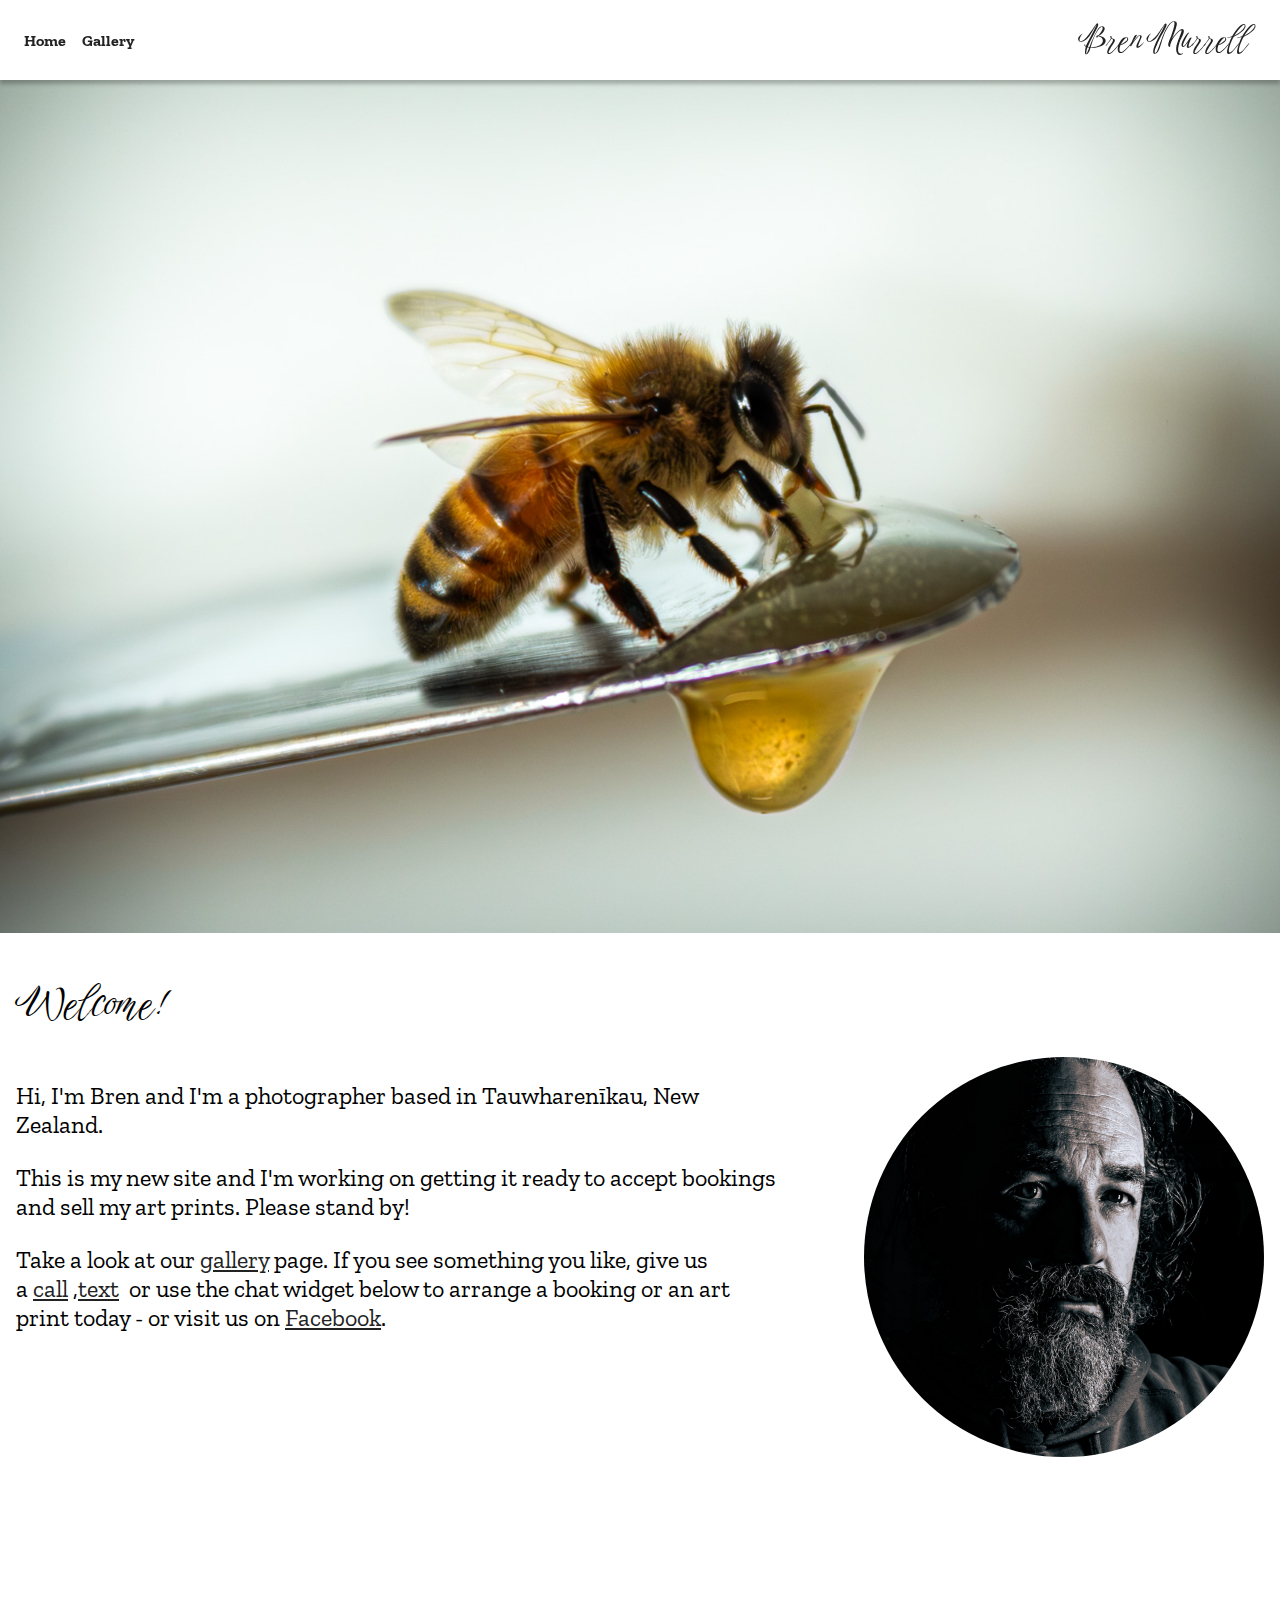
==== index.html @ 90d70272 "Updates" ====
<!DOCTYPE html><html><head><meta charSet="utf-8"/><meta http-equiv="x-ua-compatible" content="ie=edge"/><meta name="viewport" content="width=device-width, initial-scale=1, shrink-to-fit=no"/><meta name="generator" content="Gatsby 5.11.0"/><meta name="description" content="Home of Wairarapa Photographer Bren Murrell" data-gatsby-head="true"/><meta name="image" content="https://brenmurrell.comsrc/images/gallery/art/art-4.jpg" data-gatsby-head="true"/><meta name="twitter:card" content="summary_large_image" data-gatsby-head="true"/><meta name="twitter:title" content="Bren Murrell Photography | Portraiture specialists" data-gatsby-head="true"/><meta name="twitter:url" content="https://brenmurrell.com" data-gatsby-head="true"/><meta name="twitter:description" content="Home of Wairarapa Photographer Bren Murrell" data-gatsby-head="true"/><meta name="twitter:image" content="https://brenmurrell.comsrc/images/gallery/art/art-4.jpg" data-gatsby-head="true"/><meta name="twitter:creator" content="@brenmurrell" data-gatsby-head="true"/><style data-href="/styles.eecdb30eef2d6db2404c.css" data-identity="gatsby-global-css">body{margin:0;padding:0}header{background-color:#fff;box-shadow:0 4px 4px 0 rgba(0,0,0,.25);color:#222;flex-direction:row;justify-content:space-between;position:fixed;top:0;width:100%;z-index:1}header,nav{display:flex}nav{align-items:center;color:#fff;gap:16px;padding:16px 24px}.nav--link{color:#222;display:block;font-weight:800;text-decoration:none}.logo{color:#222;font-family:Birthstone Bounce;font-size:16px;font-weight:400;line-height:80px;margin:0;padding:0 32px 0 0}@media screen and (min-width:400px){.logo{font-size:32px}}body{font-family:Zilla Slab,serif;position:relative}h1,h2,h3,h4{font-family:Birthstone Bounce;font-weight:400}h1{font-size:40px}h2{font-size:32px}p{font-size:18px}@media screen and (min-width:1000px){p{font-size:24px}}main{margin:0 auto;max-width:1440px;padding:16px 16px 400px}a{color:#222}.spacer{display:block;height:80px}.simple-grid,.spacer{width:100%}@media screen and (min-width:1000px){.simple-grid{display:flex;gap:80px}.simple-grid__400{max-width:400px}}.simple-grid__fill{flex:1 1;padding-bottom:64px}.rounded{aspect-ratio:1/1;border-radius:50%;display:block;margin:0 auto;max-width:400px;object-fit:cover;width:100%}.gallery{align-content:flex-start;align-items:flex-start;display:flex;flex-shrink:0;flex-wrap:wrap;gap:16px;justify-content:space-between;margin-bottom:64px;row-gap:16px;width:100%}.gallery__thumb{aspect-ratio:1/1;cursor:pointer;object-fit:cover;width:calc(33% - 8px)}@media screen and (max-width:1024px){.gallery__thumb{width:calc(50% - 8px)}}@media screen and (max-width:360px){.gallery__thumb{width:100%}}.banner{background-color:#000;height:calc(100vh - 100px);overflow:hidden;position:relative;width:100%}@media screen and (max-width:1440px){.banner{aspect-ratio:3/2;height:auto}}.banner__image{bottom:0;height:100%;left:0;object-fit:cover;opacity:0;position:absolute;right:0;top:0;transition-duration:.8s;transition-property:opacity;width:100%}.banner__image--current{opacity:1}</style><style>.gatsby-image-wrapper{position:relative;overflow:hidden}.gatsby-image-wrapper picture.object-fit-polyfill{position:static!important}.gatsby-image-wrapper img{bottom:0;height:100%;left:0;margin:0;max-width:none;padding:0;position:absolute;right:0;top:0;width:100%;object-fit:cover}.gatsby-image-wrapper [data-main-image]{opacity:0;transform:translateZ(0);transition:opacity .25s linear;will-change:opacity}.gatsby-image-wrapper-constrained{display:inline-block;vertical-align:top}</style><noscript><style>.gatsby-image-wrapper noscript [data-main-image]{opacity:1!important}.gatsby-image-wrapper [data-placeholder-image]{opacity:0!important}</style></noscript><script type="module">const e="undefined"!=typeof HTMLImageElement&&"loading"in HTMLImageElement.prototype;e&&document.body.addEventListener("load",(function(e){const t=e.target;if(void 0===t.dataset.mainImage)return;if(void 0===t.dataset.gatsbyImageSsr)return;let a=null,n=t;for(;null===a&&n;)void 0!==n.parentNode.dataset.gatsbyImageWrapper&&(a=n.parentNode),n=n.parentNode;const o=a.querySelector("[data-placeholder-image]"),r=new Image;r.src=t.currentSrc,r.decode().catch((()=>{})).then((()=>{t.style.opacity=1,o&&(o.style.opacity=0,o.style.transition="opacity 500ms linear")}))}),!0);</script><link rel="sitemap" type="application/xml" href="/sitemap-index.xml"/><link rel="icon" href="/favicon-32x32.png?v=464905c06573f33cb19028b2d813c386" type="image/png"/><link rel="manifest" href="/manifest.webmanifest" crossorigin="anonymous"/><link rel="apple-touch-icon" sizes="48x48" href="/icons/icon-48x48.png?v=464905c06573f33cb19028b2d813c386"/><link rel="apple-touch-icon" sizes="72x72" href="/icons/icon-72x72.png?v=464905c06573f33cb19028b2d813c386"/><link rel="apple-touch-icon" sizes="96x96" href="/icons/icon-96x96.png?v=464905c06573f33cb19028b2d813c386"/><link rel="apple-touch-icon" sizes="144x144" href="/icons/icon-144x144.png?v=464905c06573f33cb19028b2d813c386"/><link rel="apple-touch-icon" sizes="192x192" href="/icons/icon-192x192.png?v=464905c06573f33cb19028b2d813c386"/><link rel="apple-touch-icon" sizes="256x256" href="/icons/icon-256x256.png?v=464905c06573f33cb19028b2d813c386"/><link rel="apple-touch-icon" sizes="384x384" href="/icons/icon-384x384.png?v=464905c06573f33cb19028b2d813c386"/><link rel="apple-touch-icon" sizes="512x512" href="/icons/icon-512x512.png?v=464905c06573f33cb19028b2d813c386"/><link href="https://fonts.googleapis.com/css?family=Birthstone+Bounce|Zilla+Slab|Zilla+Slab+Highlight&amp;display=swap" rel="stylesheet"/><link rel="preconnect" href="https://www.googletagmanager.com"/><link rel="dns-prefetch" href="https://www.googletagmanager.com"/><title data-gatsby-head="true">Bren Murrell Photography | Portraiture specialists</title><link rel="icon" href="data:image/svg+xml,&lt;svg xmlns=&#x27;http://www.w3.org/2000/svg&#x27; viewBox=&#x27;0 0 100 100&#x27;&gt;&lt;text y=&#x27;0.9em&#x27; font-size=&#x27;90&#x27;&gt;👤&lt;/text&gt;&lt;/svg&gt;" data-gatsby-head="true"/></head><body><div id="___gatsby"><div style="outline:none" tabindex="-1" id="gatsby-focus-wrapper"><header><nav><a aria-current="page" class="nav--link" href="/">Home</a><a class="nav--link" href="/gallery/">Gallery</a></nav><div class="logo">Bren Murrell</div></header><div class="spacer"></div><div class="banner"><img src="/static/banner-1-ea5c4434d646ceedadbe23af39e29f2c.jpg" class="banner__image banner__image--current"/><img src="/static/banner-2-3f82b035d77f54a12fdc3e7ea9858150.jpg" class="banner__image"/><img src="/static/banner-3-f68c1f9fe0606222c8773db4a3864952.jpg" class="banner__image"/><img src="/static/banner-4-fe252e39f74b3d5c66e0e22b17ecd77c.jpg" class="banner__image"/></div><main><h1>Welcome!</h1><div class="simple-grid"><div class="simple-grid__fill"><p>Hi, I&#x27;m Bren and I&#x27;m a photographer based in Tauwharenīkau, New Zealand.</p><p>This is my new site and I&#x27;m working on getting it ready to accept bookings and sell my art prints. Please stand by!</p><p>Take a look at our <a href="/gallery/">gallery</a> page. If you see something you like, give us a <a href="tel:+64274670548">call</a> ,<a href="sms:+64274670548?body=I&#x27;m interested in one of your art prints">text</a>  or use the chat widget below to arrange a booking or an art print today - or visit us on <a href="https://facebook.com/brenmurrellphotography">Facebook</a>.</p></div><div class="simple-grid__400"><img src="/static/headshot-926194c4dcd0ede416db4c5662879a8e.jpg" class="rounded" alt="Bren Murrell - low key headshot image of photographer"/></div></div></main><div id="fb-root"></div><div id="fb-customer-chat" class="fb-customerchat"></div></div><div id="gatsby-announcer" style="position:absolute;top:0;width:1px;height:1px;padding:0;overflow:hidden;clip:rect(0, 0, 0, 0);white-space:nowrap;border:0" aria-live="assertive" aria-atomic="true"></div></div><script async="" src="https://www.googletagmanager.com/gtag/js?id=G-254J3RH2P0"></script><script>
      
      function gaOptout(){document.cookie=disableStr+'=true; expires=Thu, 31 Dec 2099 23:59:59 UTC;path=/',window[disableStr]=!0}var gaProperty='G-254J3RH2P0',disableStr='ga-disable-'+gaProperty;document.cookie.indexOf(disableStr+'=true')>-1&&(window[disableStr]=!0);
      if(true) {
        window.dataLayer = window.dataLayer || [];
        function gtag(){dataLayer.push(arguments);}
        gtag('js', new Date());

        gtag('config', 'G-254J3RH2P0', {"anonymize_ip":true,"cookie_expires":0,"send_page_view":false});
      }
      </script><script id="gatsby-script-loader">/*<![CDATA[*/window.pagePath="/";/*]]>*/</script><!-- slice-start id="_gatsby-scripts-1" -->
          <script
            id="gatsby-chunk-mapping"
          >
            window.___chunkMapping="{\"app\":[\"/app-83d5ff7276c4ba456ab0.js\"],\"component---src-pages-404-tsx\":[\"/component---src-pages-404-tsx-9502e893bbcbb0400c9b.js\"],\"component---src-pages-contact-tsx\":[\"/component---src-pages-contact-tsx-3d4ace38fa4784873553.js\"],\"component---src-pages-gallery-tsx\":[\"/component---src-pages-gallery-tsx-056a99c75e590ade519c.js\"],\"component---src-pages-index-tsx\":[\"/component---src-pages-index-tsx-1abd5316f0d3cf3bef2c.js\"]}";
          </script>
        <script>window.___webpackCompilationHash="718cd599028936104e5d";</script><script src="/webpack-runtime-509fab6a2356bda79d51.js" async></script><script src="/framework-fcf8defd6a17dfeff5d8.js" async></script><script src="/app-83d5ff7276c4ba456ab0.js" async></script><!-- slice-end id="_gatsby-scripts-1" --></body></html>
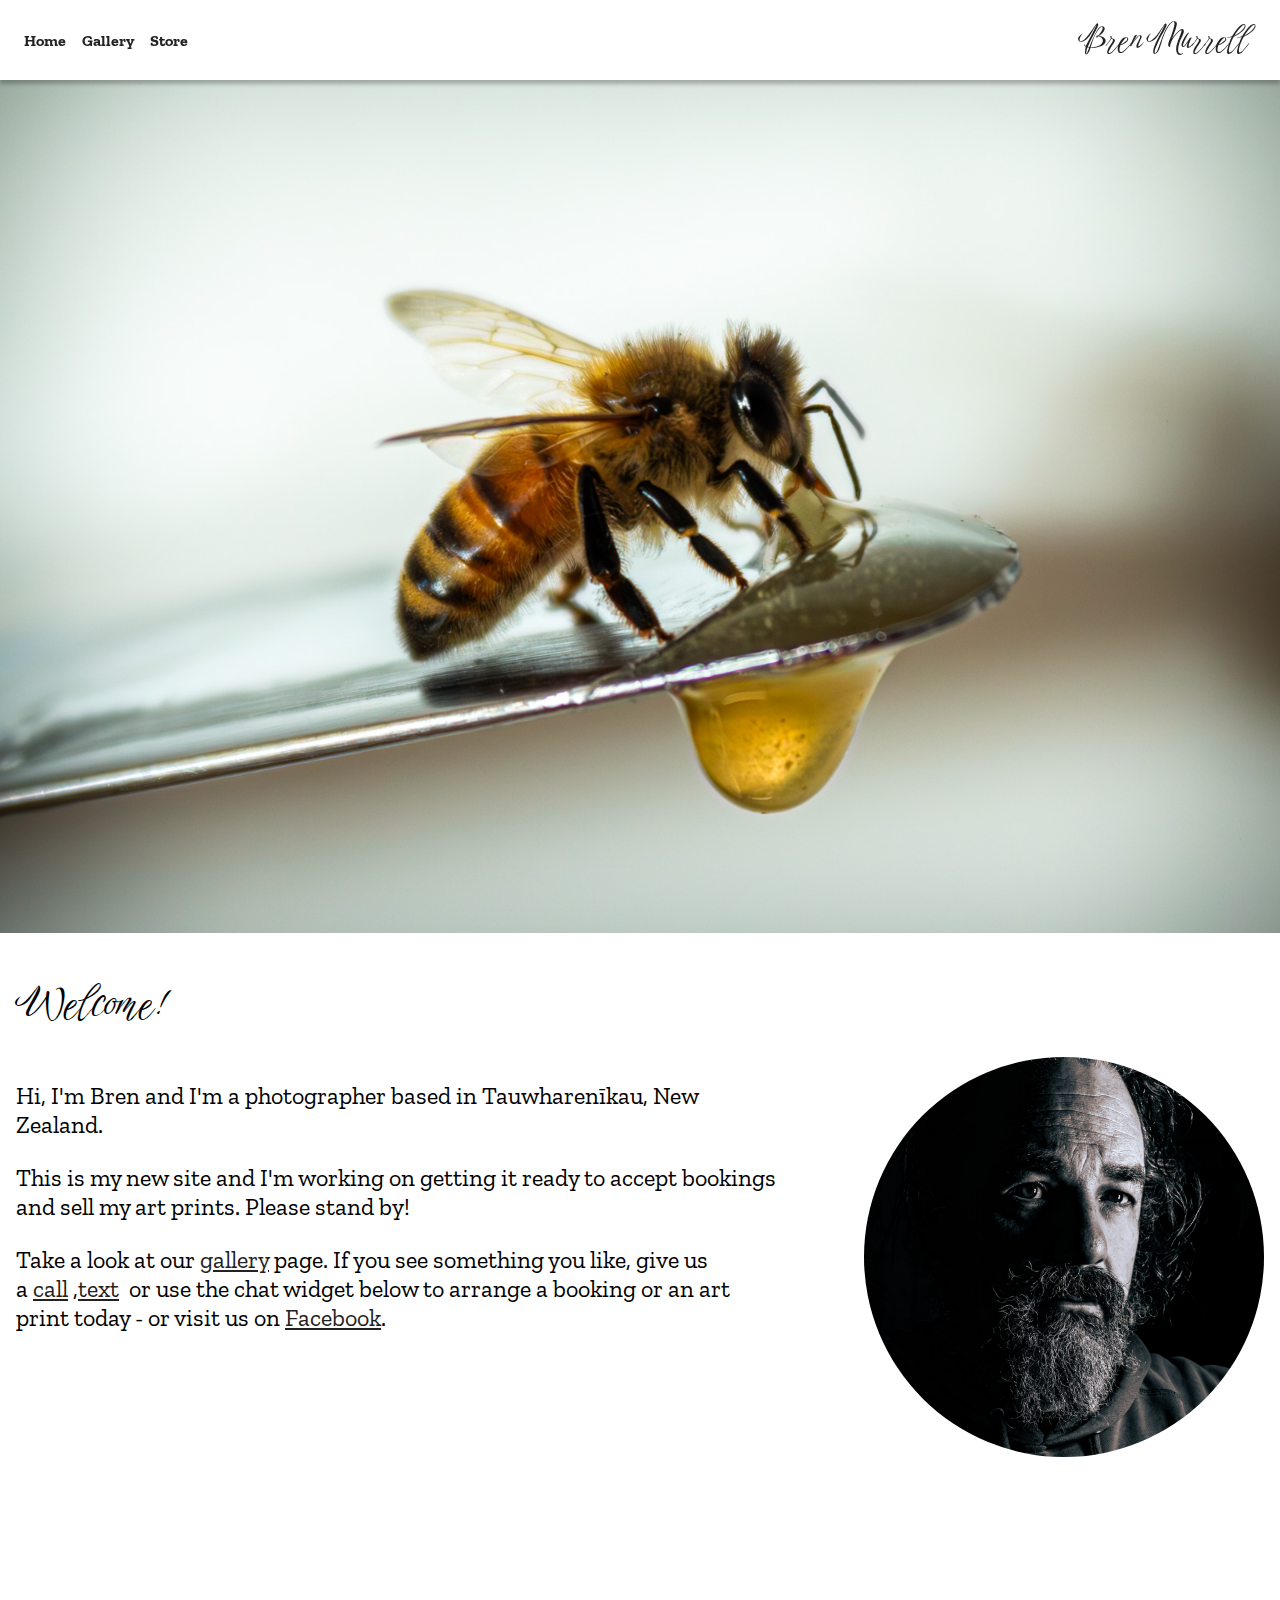
==== commit aaa222ab: "Updates" ====
--- a/index.html
+++ b/index.html
@@ -1,5 +1,45 @@
-<!DOCTYPE html><html><head><meta charSet="utf-8"/><meta http-equiv="x-ua-compatible" content="ie=edge"/><meta name="viewport" content="width=device-width, initial-scale=1, shrink-to-fit=no"/><meta name="generator" content="Gatsby 5.11.0"/><meta name="description" content="Home of Wairarapa Photographer Bren Murrell" data-gatsby-head="true"/><meta name="image" content="https://brenmurrell.comsrc/images/gallery/art/art-4.jpg" data-gatsby-head="true"/><meta name="twitter:card" content="summary_large_image" data-gatsby-head="true"/><meta name="twitter:title" content="Bren Murrell Photography | Portraiture specialists" data-gatsby-head="true"/><meta name="twitter:url" content="https://brenmurrell.com" data-gatsby-head="true"/><meta name="twitter:description" content="Home of Wairarapa Photographer Bren Murrell" data-gatsby-head="true"/><meta name="twitter:image" content="https://brenmurrell.comsrc/images/gallery/art/art-4.jpg" data-gatsby-head="true"/><meta name="twitter:creator" content="@brenmurrell" data-gatsby-head="true"/><style data-href="/styles.eecdb30eef2d6db2404c.css" data-identity="gatsby-global-css">body{margin:0;padding:0}header{background-color:#fff;box-shadow:0 4px 4px 0 rgba(0,0,0,.25);color:#222;flex-direction:row;justify-content:space-between;position:fixed;top:0;width:100%;z-index:1}header,nav{display:flex}nav{align-items:center;color:#fff;gap:16px;padding:16px 24px}.nav--link{color:#222;display:block;font-weight:800;text-decoration:none}.logo{color:#222;font-family:Birthstone Bounce;font-size:16px;font-weight:400;line-height:80px;margin:0;padding:0 32px 0 0}@media screen and (min-width:400px){.logo{font-size:32px}}body{font-family:Zilla Slab,serif;position:relative}h1,h2,h3,h4{font-family:Birthstone Bounce;font-weight:400}h1{font-size:40px}h2{font-size:32px}p{font-size:18px}@media screen and (min-width:1000px){p{font-size:24px}}main{margin:0 auto;max-width:1440px;padding:16px 16px 400px}a{color:#222}.spacer{display:block;height:80px}.simple-grid,.spacer{width:100%}@media screen and (min-width:1000px){.simple-grid{display:flex;gap:80px}.simple-grid__400{max-width:400px}}.simple-grid__fill{flex:1 1;padding-bottom:64px}.rounded{aspect-ratio:1/1;border-radius:50%;display:block;margin:0 auto;max-width:400px;object-fit:cover;width:100%}.gallery{align-content:flex-start;align-items:flex-start;display:flex;flex-shrink:0;flex-wrap:wrap;gap:16px;justify-content:space-between;margin-bottom:64px;row-gap:16px;width:100%}.gallery__thumb{aspect-ratio:1/1;cursor:pointer;object-fit:cover;width:calc(33% - 8px)}@media screen and (max-width:1024px){.gallery__thumb{width:calc(50% - 8px)}}@media screen and (max-width:360px){.gallery__thumb{width:100%}}.banner{background-color:#000;height:calc(100vh - 100px);overflow:hidden;position:relative;width:100%}@media screen and (max-width:1440px){.banner{aspect-ratio:3/2;height:auto}}.banner__image{bottom:0;height:100%;left:0;object-fit:cover;opacity:0;position:absolute;right:0;top:0;transition-duration:.8s;transition-property:opacity;width:100%}.banner__image--current{opacity:1}</style><style>.gatsby-image-wrapper{position:relative;overflow:hidden}.gatsby-image-wrapper picture.object-fit-polyfill{position:static!important}.gatsby-image-wrapper img{bottom:0;height:100%;left:0;margin:0;max-width:none;padding:0;position:absolute;right:0;top:0;width:100%;object-fit:cover}.gatsby-image-wrapper [data-main-image]{opacity:0;transform:translateZ(0);transition:opacity .25s linear;will-change:opacity}.gatsby-image-wrapper-constrained{display:inline-block;vertical-align:top}</style><noscript><style>.gatsby-image-wrapper noscript [data-main-image]{opacity:1!important}.gatsby-image-wrapper [data-placeholder-image]{opacity:0!important}</style></noscript><script type="module">const e="undefined"!=typeof HTMLImageElement&&"loading"in HTMLImageElement.prototype;e&&document.body.addEventListener("load",(function(e){const t=e.target;if(void 0===t.dataset.mainImage)return;if(void 0===t.dataset.gatsbyImageSsr)return;let a=null,n=t;for(;null===a&&n;)void 0!==n.parentNode.dataset.gatsbyImageWrapper&&(a=n.parentNode),n=n.parentNode;const o=a.querySelector("[data-placeholder-image]"),r=new Image;r.src=t.currentSrc,r.decode().catch((()=>{})).then((()=>{t.style.opacity=1,o&&(o.style.opacity=0,o.style.transition="opacity 500ms linear")}))}),!0);</script><link rel="sitemap" type="application/xml" href="/sitemap-index.xml"/><link rel="icon" href="/favicon-32x32.png?v=464905c06573f33cb19028b2d813c386" type="image/png"/><link rel="manifest" href="/manifest.webmanifest" crossorigin="anonymous"/><link rel="apple-touch-icon" sizes="48x48" href="/icons/icon-48x48.png?v=464905c06573f33cb19028b2d813c386"/><link rel="apple-touch-icon" sizes="72x72" href="/icons/icon-72x72.png?v=464905c06573f33cb19028b2d813c386"/><link rel="apple-touch-icon" sizes="96x96" href="/icons/icon-96x96.png?v=464905c06573f33cb19028b2d813c386"/><link rel="apple-touch-icon" sizes="144x144" href="/icons/icon-144x144.png?v=464905c06573f33cb19028b2d813c386"/><link rel="apple-touch-icon" sizes="192x192" href="/icons/icon-192x192.png?v=464905c06573f33cb19028b2d813c386"/><link rel="apple-touch-icon" sizes="256x256" href="/icons/icon-256x256.png?v=464905c06573f33cb19028b2d813c386"/><link rel="apple-touch-icon" sizes="384x384" href="/icons/icon-384x384.png?v=464905c06573f33cb19028b2d813c386"/><link rel="apple-touch-icon" sizes="512x512" href="/icons/icon-512x512.png?v=464905c06573f33cb19028b2d813c386"/><link href="https://fonts.googleapis.com/css?family=Birthstone+Bounce|Zilla+Slab|Zilla+Slab+Highlight&amp;display=swap" rel="stylesheet"/><link rel="preconnect" href="https://www.googletagmanager.com"/><link rel="dns-prefetch" href="https://www.googletagmanager.com"/><title data-gatsby-head="true">Bren Murrell Photography | Portraiture specialists</title><link rel="icon" href="data:image/svg+xml,&lt;svg xmlns=&#x27;http://www.w3.org/2000/svg&#x27; viewBox=&#x27;0 0 100 100&#x27;&gt;&lt;text y=&#x27;0.9em&#x27; font-size=&#x27;90&#x27;&gt;👤&lt;/text&gt;&lt;/svg&gt;" data-gatsby-head="true"/></head><body><div id="___gatsby"><div style="outline:none" tabindex="-1" id="gatsby-focus-wrapper"><header><nav><a aria-current="page" class="nav--link" href="/">Home</a><a class="nav--link" href="/gallery/">Gallery</a></nav><div class="logo">Bren Murrell</div></header><div class="spacer"></div><div class="banner"><img src="/static/banner-1-ea5c4434d646ceedadbe23af39e29f2c.jpg" class="banner__image banner__image--current"/><img src="/static/banner-2-3f82b035d77f54a12fdc3e7ea9858150.jpg" class="banner__image"/><img src="/static/banner-3-f68c1f9fe0606222c8773db4a3864952.jpg" class="banner__image"/><img src="/static/banner-4-fe252e39f74b3d5c66e0e22b17ecd77c.jpg" class="banner__image"/></div><main><h1>Welcome!</h1><div class="simple-grid"><div class="simple-grid__fill"><p>Hi, I&#x27;m Bren and I&#x27;m a photographer based in Tauwharenīkau, New Zealand.</p><p>This is my new site and I&#x27;m working on getting it ready to accept bookings and sell my art prints. Please stand by!</p><p>Take a look at our <a href="/gallery/">gallery</a> page. If you see something you like, give us a <a href="tel:+64274670548">call</a> ,<a href="sms:+64274670548?body=I&#x27;m interested in one of your art prints">text</a>  or use the chat widget below to arrange a booking or an art print today - or visit us on <a href="https://facebook.com/brenmurrellphotography">Facebook</a>.</p></div><div class="simple-grid__400"><img src="/static/headshot-926194c4dcd0ede416db4c5662879a8e.jpg" class="rounded" alt="Bren Murrell - low key headshot image of photographer"/></div></div></main><div id="fb-root"></div><div id="fb-customer-chat" class="fb-customerchat"></div></div><div id="gatsby-announcer" style="position:absolute;top:0;width:1px;height:1px;padding:0;overflow:hidden;clip:rect(0, 0, 0, 0);white-space:nowrap;border:0" aria-live="assertive" aria-atomic="true"></div></div><script async="" src="https://www.googletagmanager.com/gtag/js?id=G-254J3RH2P0"></script><script>
-      
+<!DOCTYPE html><html><head><meta charSet="utf-8"/><meta http-equiv="x-ua-compatible" content="ie=edge"/><meta name="viewport" content="width=device-width, initial-scale=1, shrink-to-fit=no"/><meta name="generator" content="Gatsby 5.11.0"/><meta name="description" content="Home of Wairarapa Photographer Bren Murrell" data-gatsby-head="true"/><meta name="image" content="https://brenmurrell.comsrc/images/gallery/art/art-4.jpg" data-gatsby-head="true"/><meta name="twitter:card" content="summary_large_image" data-gatsby-head="true"/><meta name="twitter:title" content="Bren Murrell Photography | Portraiture specialists" data-gatsby-head="true"/><meta name="twitter:url" content="https://brenmurrell.com" data-gatsby-head="true"/><meta name="twitter:description" content="Home of Wairarapa Photographer Bren Murrell" data-gatsby-head="true"/><meta name="twitter:image" content="https://brenmurrell.comsrc/images/gallery/art/art-4.jpg" data-gatsby-head="true"/><meta name="twitter:creator" content="@brenmurrell" data-gatsby-head="true"/><style data-href="/styles.196ab7ef5a22c5179226.css" data-identity="gatsby-global-css">body{margin:0;padding:0}header{background-color:#fff;box-shadow:0 4px 4px 0 rgba(0,0,0,.25);color:#222;flex-direction:row;justify-content:space-between;position:fixed;top:0;width:100%;z-index:1}header,nav{display:flex}nav{align-items:center;color:#fff;gap:16px;padding:16px 24px}.nav--link{color:#222;display:block;font-weight:800;text-decoration:none}.logo{color:#222;font-family:Birthstone Bounce;font-size:16px;font-weight:400;line-height:80px;margin:0;padding:0 32px 0 0}@media screen and (min-width:400px){.logo{font-size:32px}}body{font-family:Zilla Slab,serif;position:relative}h1,h2,h3,h4{font-family:Birthstone Bounce;font-weight:400}h1{font-size:40px}h2{font-size:32px}p{font-size:18px}@media screen and (min-width:1000px){p{font-size:24px}}main{margin:0 auto;max-width:1440px;padding:16px 16px 400px}a{color:#222}.spacer{display:block;height:80px}.simple-grid,.spacer{width:100%}@media screen and (min-width:1000px){.simple-grid{display:flex;gap:80px}.simple-grid__400{max-width:400px}}.simple-grid__fill{flex:1 1;padding-bottom:64px}.rounded{aspect-ratio:1/1;border-radius:50%;margin:0 auto;max-width:400px;object-fit:cover}.rounded,input,select{display:block;width:100%}input,select{border-radius:.4em;box-sizing:border-box;font-size:16px;font-weight:700;line-height:1.3;margin:0;max-width:100%;padding:.6em 1.4em .5em .8em}label{display:block;font-weight:800;margin-bottom:1.3rem}button{background-color:#fff;border:2px solid #222;border-radius:.5em;font-size:16px;font-weight:700;line-height:1.3;margin-right:1em;padding:.6em 1.4em .5em .8em}button:hover{background-color:#222;color:#fff}.grid{align-content:flex-start;align-items:flex-start;display:flex;flex-shrink:0;flex-wrap:wrap;gap:16px;justify-content:flex-start;margin-bottom:64px;row-gap:16px;width:100%}.grid-item{aspect-ratio:1/1;cursor:pointer;object-fit:cover;width:calc(33% - 8px)}.grid-item--natural{aspect-ratio:auto}@media screen and (max-width:1024px){.grid-item{width:calc(50% - 8px)}}@media screen and (max-width:360px){.grid-item{width:100%}}.grid-item img{max-width:100%}.gallery{align-content:flex-start;align-items:flex-start;display:flex;flex-shrink:0;flex-wrap:wrap;gap:16px;justify-content:space-between;margin-bottom:64px;row-gap:16px;width:100%}.gallery__thumb{aspect-ratio:1/1;cursor:pointer;object-fit:cover;width:calc(33% - 8px)}.gallery__thumb--natural{aspect-ratio:auto}@media screen and (max-width:1024px){.gallery__thumb{width:calc(50% - 8px)}}@media screen and (max-width:360px){.gallery__thumb{width:100%}}.banner{background-color:#000;height:calc(100vh - 100px);overflow:hidden;position:relative;width:100%}@media screen and (max-width:1440px){.banner{aspect-ratio:3/2;height:auto}}.banner__image{bottom:0;height:100%;left:0;object-fit:cover;opacity:0;position:absolute;right:0;top:0;transition-duration:.8s;transition-property:opacity;width:100%}.banner__image--current{opacity:1}.product__image{max-width:400px;width:90vw}</style><style>.gatsby-image-wrapper{position:relative;overflow:hidden}.gatsby-image-wrapper picture.object-fit-polyfill{position:static!important}.gatsby-image-wrapper img{bottom:0;height:100%;left:0;margin:0;max-width:none;padding:0;position:absolute;right:0;top:0;width:100%;object-fit:cover}.gatsby-image-wrapper [data-main-image]{opacity:0;transform:translateZ(0);transition:opacity .25s linear;will-change:opacity}.gatsby-image-wrapper-constrained{display:inline-block;vertical-align:top}</style><noscript><style>.gatsby-image-wrapper noscript [data-main-image]{opacity:1!important}.gatsby-image-wrapper [data-placeholder-image]{opacity:0!important}</style></noscript><script type="module">const e="undefined"!=typeof HTMLImageElement&&"loading"in HTMLImageElement.prototype;e&&document.body.addEventListener("load",(function(e){const t=e.target;if(void 0===t.dataset.mainImage)return;if(void 0===t.dataset.gatsbyImageSsr)return;let a=null,n=t;for(;null===a&&n;)void 0!==n.parentNode.dataset.gatsbyImageWrapper&&(a=n.parentNode),n=n.parentNode;const o=a.querySelector("[data-placeholder-image]"),r=new Image;r.src=t.currentSrc,r.decode().catch((()=>{})).then((()=>{t.style.opacity=1,o&&(o.style.opacity=0,o.style.transition="opacity 500ms linear")}))}),!0);</script><link rel="sitemap" type="application/xml" href="/sitemap-index.xml"/><link rel="icon" href="/favicon-32x32.png?v=464905c06573f33cb19028b2d813c386" type="image/png"/><link rel="manifest" href="/manifest.webmanifest" crossorigin="anonymous"/><link rel="apple-touch-icon" sizes="48x48" href="/icons/icon-48x48.png?v=464905c06573f33cb19028b2d813c386"/><link rel="apple-touch-icon" sizes="72x72" href="/icons/icon-72x72.png?v=464905c06573f33cb19028b2d813c386"/><link rel="apple-touch-icon" sizes="96x96" href="/icons/icon-96x96.png?v=464905c06573f33cb19028b2d813c386"/><link rel="apple-touch-icon" sizes="144x144" href="/icons/icon-144x144.png?v=464905c06573f33cb19028b2d813c386"/><link rel="apple-touch-icon" sizes="192x192" href="/icons/icon-192x192.png?v=464905c06573f33cb19028b2d813c386"/><link rel="apple-touch-icon" sizes="256x256" href="/icons/icon-256x256.png?v=464905c06573f33cb19028b2d813c386"/><link rel="apple-touch-icon" sizes="384x384" href="/icons/icon-384x384.png?v=464905c06573f33cb19028b2d813c386"/><link rel="apple-touch-icon" sizes="512x512" href="/icons/icon-512x512.png?v=464905c06573f33cb19028b2d813c386"/><link href="https://fonts.googleapis.com/css?family=Birthstone+Bounce|Zilla+Slab|Zilla+Slab+Highlight&amp;display=swap" rel="stylesheet"/><link rel="preconnect" href="https://www.googletagmanager.com"/><link rel="dns-prefetch" href="https://www.googletagmanager.com"/><title data-gatsby-head="true">Bren Murrell Photography | Portraiture specialists</title><link rel="icon" href="data:image/svg+xml,&lt;svg xmlns=&#x27;http://www.w3.org/2000/svg&#x27; viewBox=&#x27;0 0 100 100&#x27;&gt;&lt;text y=&#x27;0.9em&#x27; font-size=&#x27;90&#x27;&gt;👤&lt;/text&gt;&lt;/svg&gt;" data-gatsby-head="true"/></head><body><div id="___gatsby"><div style="outline:none" tabindex="-1" id="gatsby-focus-wrapper"><div>
+        <!-- Messenger Chat plugin Code -->
+        <div id="fb-root"></div>
+
+        <!-- Your Chat plugin code -->
+        <div id="fb-customer-chat" class="fb-customerchat">
+        </div>
+
+        <script>
+        var chatbox = document.getElementById('fb-customer-chat');
+        chatbox.setAttribute("page_id", "1468904246659923");
+        chatbox.setAttribute("attribution", "biz_inbox");
+        </script>
+
+        <!-- Your SDK code -->
+        <script>
+        window.fbAsyncInit = function() {
+            FB.init({
+            xfbml            : true,
+            version          : 'v17.0'
+            });
+        };
+
+        (function(d, s, id) {
+            var js, fjs = d.getElementsByTagName(s)[0];
+            if (d.getElementById(id)) return;
+            js = d.createElement(s); js.id = id;
+            js.src = 'https://connect.facebook.net/en_GB/sdk/xfbml.customerchat.js';
+            fjs.parentNode.insertBefore(js, fjs);
+        }(document, 'script', 'facebook-jssdk'));
+        </script>
+    </div><div>
+    <script>
+    window.SnipcartSettings = {
+      publicApiKey: "NTA5MDU5MjktMjZkYi00MDBmLWIwYWYtODFmZTAwNjM4YWQ3NjM4MjgyNjUzMTgyNDE1NzA4",
+      loadStrategy: "on-user-interaction",
+    };
+  
+    (function(){var c,d;(d=(c=window.SnipcartSettings).version)!=null||(c.version="3.0");var s,S;(S=(s=window.SnipcartSettings).timeoutDuration)!=null||(s.timeoutDuration=2750);var l,p;(p=(l=window.SnipcartSettings).domain)!=null||(l.domain="cdn.snipcart.com");var w,u;(u=(w=window.SnipcartSettings).protocol)!=null||(w.protocol="https");var m,g;(g=(m=window.SnipcartSettings).loadCSS)!=null||(m.loadCSS=!0);var y=window.SnipcartSettings.version.includes("v3.0.0-ci")||window.SnipcartSettings.version!="3.0"&&window.SnipcartSettings.version.localeCompare("3.4.0",void 0,{numeric:!0,sensitivity:"base"})===-1,f=["focus","mouseover","touchmove","scroll","keydown"];window.LoadSnipcart=o;document.readyState==="loading"?document.addEventListener("DOMContentLoaded",r):r();function r(){window.SnipcartSettings.loadStrategy?window.SnipcartSettings.loadStrategy==="on-user-interaction"&&(f.forEach(function(t){return document.addEventListener(t,o)}),setTimeout(o,window.SnipcartSettings.timeoutDuration)):o()}var a=!1;function o(){if(a)return;a=!0;let t=document.getElementsByTagName("head")[0],n=document.querySelector("#snipcart"),i=document.querySelector('src[src^="'.concat(window.SnipcartSettings.protocol,"://").concat(window.SnipcartSettings.domain,'"][src$="snipcart.js"]')),e=document.querySelector('link[href^="'.concat(window.SnipcartSettings.protocol,"://").concat(window.SnipcartSettings.domain,'"][href$="snipcart.css"]'));n||(n=document.createElement("div"),n.id="snipcart",n.setAttribute("hidden","true"),document.body.appendChild(n)),h(n),i||(i=document.createElement("script"),i.src="".concat(window.SnipcartSettings.protocol,"://").concat(window.SnipcartSettings.domain,"/themes/v").concat(window.SnipcartSettings.version,"/default/snipcart.js"),i.async=!0,t.appendChild(i)),!e&&window.SnipcartSettings.loadCSS&&(e=document.createElement("link"),e.rel="stylesheet",e.type="text/css",e.href="".concat(window.SnipcartSettings.protocol,"://").concat(window.SnipcartSettings.domain,"/themes/v").concat(window.SnipcartSettings.version,"/default/snipcart.css"),t.prepend(e)),f.forEach(function(v){return document.removeEventListener(v,o)})}function h(t){!y||(t.dataset.apiKey=window.SnipcartSettings.publicApiKey,window.SnipcartSettings.addProductBehavior&&(t.dataset.configAddProductBehavior=window.SnipcartSettings.addProductBehavior),window.SnipcartSettings.modalStyle&&(t.dataset.configModalStyle=window.SnipcartSettings.modalStyle),window.SnipcartSettings.currency&&(t.dataset.currency=window.SnipcartSettings.currency),window.SnipcartSettings.templatesUrl&&(t.dataset.templatesUrl=window.SnipcartSettings.templatesUrl))}})();
+  </script>
+    </div><header><nav><a aria-current="page" class="nav--link" href="/">Home</a><a class="nav--link" href="/gallery/">Gallery</a><a class="nav--link" href="/store/">Store</a></nav><div class="logo">Bren Murrell</div></header><div class="spacer"></div><div class="banner"><img src="/static/banner-1-ea5c4434d646ceedadbe23af39e29f2c.jpg" class="banner__image banner__image--current"/><img src="/static/banner-2-3f82b035d77f54a12fdc3e7ea9858150.jpg" class="banner__image"/><img src="/static/banner-3-f68c1f9fe0606222c8773db4a3864952.jpg" class="banner__image"/><img src="/static/banner-4-fe252e39f74b3d5c66e0e22b17ecd77c.jpg" class="banner__image"/></div><main><h1>Welcome!</h1><div class="simple-grid"><div class="simple-grid__fill"><p>Hi, I&#x27;m Bren and I&#x27;m a photographer based in Tauwharenīkau, New Zealand.</p><p>This is my new site and I&#x27;m working on getting it ready to accept bookings and sell my art prints. Please stand by!</p><p>Take a look at our <a href="/gallery/">gallery</a> page. If you see something you like, give us a <a href="tel:+64274670548">call</a> ,<a href="sms:+64274670548?body=I&#x27;m interested in one of your art prints">text</a>  or use the chat widget below to arrange a booking or an art print today - or visit us on <a href="https://facebook.com/brenmurrellphotography">Facebook</a>.</p></div><div class="simple-grid__400"><img src="/static/headshot-926194c4dcd0ede416db4c5662879a8e.jpg" class="rounded" alt="Bren Murrell - low key headshot image of photographer"/></div></div></main></div><div id="gatsby-announcer" style="position:absolute;top:0;width:1px;height:1px;padding:0;overflow:hidden;clip:rect(0, 0, 0, 0);white-space:nowrap;border:0" aria-live="assertive" aria-atomic="true"></div></div><script async="" src="https://www.googletagmanager.com/gtag/js?id=G-254J3RH2P0"></script><script>
+      window.excludeGtagPaths=[/^(?:\/staging\/(?:(?!(?:\/|^)\.).)*?)$/];
       function gaOptout(){document.cookie=disableStr+'=true; expires=Thu, 31 Dec 2099 23:59:59 UTC;path=/',window[disableStr]=!0}var gaProperty='G-254J3RH2P0',disableStr='ga-disable-'+gaProperty;document.cookie.indexOf(disableStr+'=true')>-1&&(window[disableStr]=!0);
       if(true) {
         window.dataLayer = window.dataLayer || [];
@@ -12,6 +52,6 @@
           <script
             id="gatsby-chunk-mapping"
           >
-            window.___chunkMapping="{\"app\":[\"/app-83d5ff7276c4ba456ab0.js\"],\"component---src-pages-404-tsx\":[\"/component---src-pages-404-tsx-9502e893bbcbb0400c9b.js\"],\"component---src-pages-contact-tsx\":[\"/component---src-pages-contact-tsx-3d4ace38fa4784873553.js\"],\"component---src-pages-gallery-tsx\":[\"/component---src-pages-gallery-tsx-056a99c75e590ade519c.js\"],\"component---src-pages-index-tsx\":[\"/component---src-pages-index-tsx-1abd5316f0d3cf3bef2c.js\"]}";
+            window.___chunkMapping="{\"app\":[\"/app-02b04ead2f2798ce77bb.js\"],\"component---src-pages-404-tsx\":[\"/component---src-pages-404-tsx-9502e893bbcbb0400c9b.js\"],\"component---src-pages-contact-tsx\":[\"/component---src-pages-contact-tsx-3d4ace38fa4784873553.js\"],\"component---src-pages-gallery-tsx\":[\"/component---src-pages-gallery-tsx-5deac5b1e90243cac4aa.js\"],\"component---src-pages-index-tsx\":[\"/component---src-pages-index-tsx-1abd5316f0d3cf3bef2c.js\"],\"component---src-pages-products-[brand]-offer-[coupon]-js\":[\"/component---src-pages-products-[brand]-offer-[coupon]-js-8fab8f1934c2d6478303.js\"],\"component---src-pages-products-[name]-js\":[\"/component---src-pages-products-[name]-js-f98613e309c194bc76ab.js\"],\"component---src-pages-products-product-meta-sku-js\":[\"/component---src-pages-products-product-meta-sku-js-aeba9b727a5881bffa8d.js\"],\"component---src-pages-products-product-name-js\":[\"/component---src-pages-products-product-name-js-c02e20fd2cc6efad3c25.js\"],\"component---src-pages-store-tsx\":[\"/component---src-pages-store-tsx-1179d9b7c5ce7a0ab8e2.js\"]}";
           </script>
-        <script>window.___webpackCompilationHash="718cd599028936104e5d";</script><script src="/webpack-runtime-509fab6a2356bda79d51.js" async></script><script src="/framework-fcf8defd6a17dfeff5d8.js" async></script><script src="/app-83d5ff7276c4ba456ab0.js" async></script><!-- slice-end id="_gatsby-scripts-1" --></body></html>+        <script>window.___webpackCompilationHash="5a6b3dae86c4ae51b07a";</script><script src="/webpack-runtime-658b54cb3f8241ac051b.js" async></script><script src="/framework-fcf8defd6a17dfeff5d8.js" async></script><script src="/app-02b04ead2f2798ce77bb.js" async></script><!-- slice-end id="_gatsby-scripts-1" --></body></html>